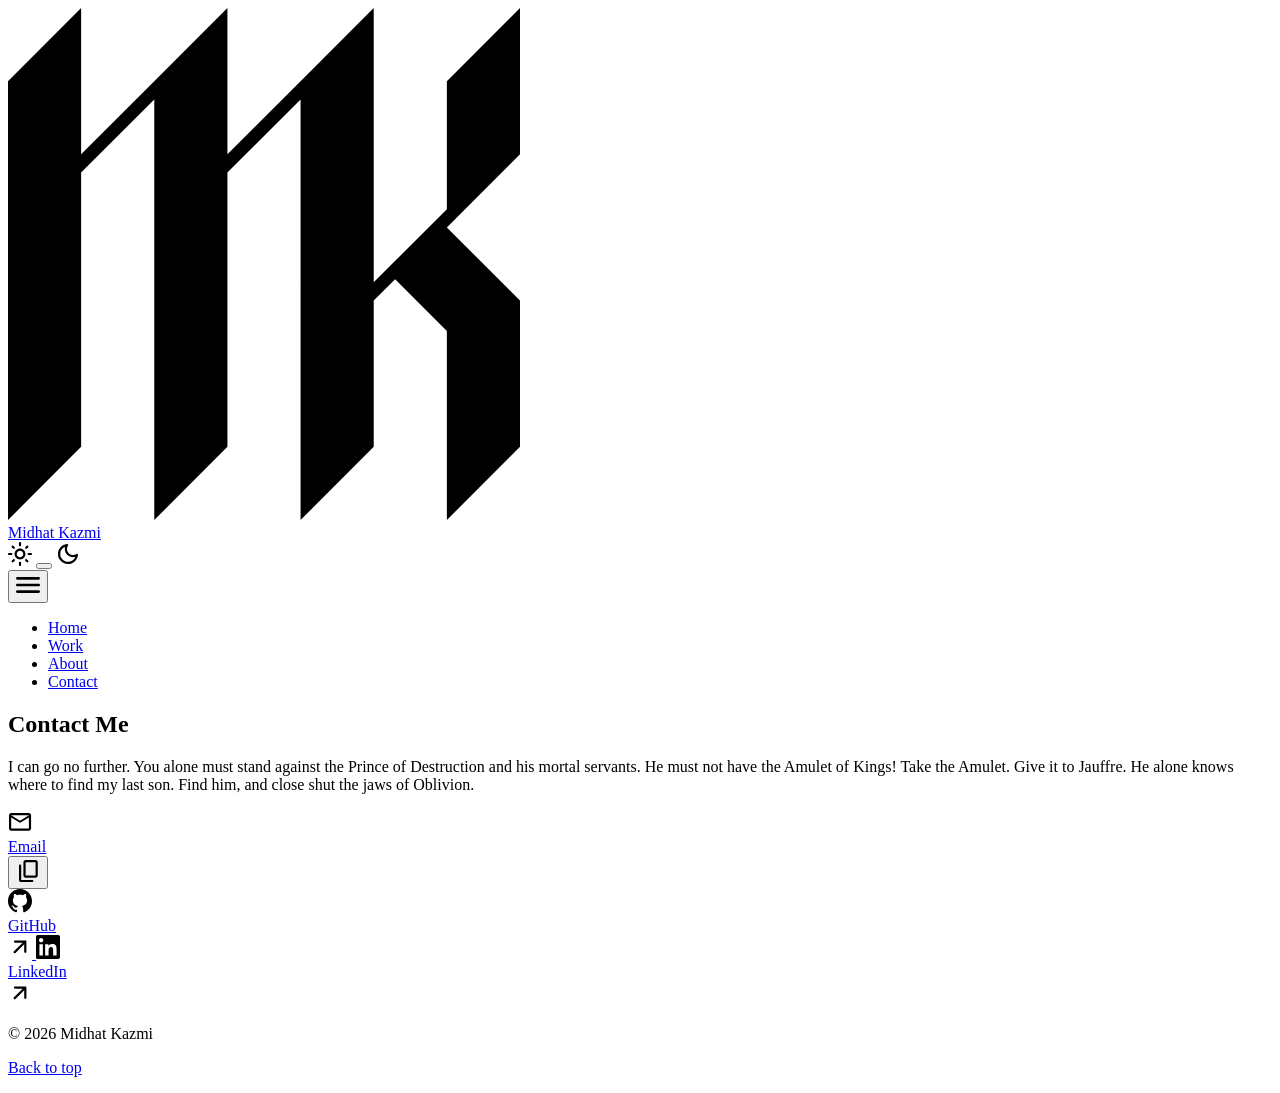
==== contact.html @ 21c857f3 "Add files via upload" ====
<!doctype html>
<html lang="en">
  <head>
    <meta charset="UTF-8" />
    <meta name="viewport" content="width=device-width, initial-scale=1.0" />
    <!-- <meta name="description" content=""> -->
    <!-- <meta name="keywords" content=""> -->
    <link rel="shortcut icon" href="img/favicon.svg" type="image/x-icon" />
    <link rel="stylesheet" href="css/normalize-fwd.css" />
    <link rel="stylesheet" href="css/style.css" />
    <link rel="stylesheet" href="css/dark.css" />
    <link rel="stylesheet" href="css/responsive.css" />
    <link
      href="https://api.fontshare.com/v2/css?f[]=general-sans@200,201,300,301,400,401,500,501,600,601,700,701,1,2&display=swap"
      rel="stylesheet"
    />
    <title>Contact | Midhat Kazmi</title>
  </head>
  <body id="Body" class="dark">
    <header id="Header" class="expanded">
      <div class="header">
        <a href="index.html">
          <svg
            width="512"
            height="512"
            viewBox="0 0 512 512"
            xmlns="http://www.w3.org/2000/svg"
            role="img"
            aria-label="Midhat Kazmi Logo"
          >
            <path
              d="M512 0L438.868 73.1325V201.142L365.717 274.292V0L292.566 73.1325L219.434 146.283V0L146.283 73.1325L73.1325 146.283V0L0 73.1325V512L73.1325 438.868V164.575L146.283 91.4247V512L219.434 438.868V164.575L292.566 91.4247V512L365.717 438.868V292.566L387.137 271.147L438.868 322.877V512L512 438.868V292.566L438.868 219.434L512 146.283V0Z"
            />
          </svg>
          <div>Midhat Kazmi</div>
        </a>
        <div class="toggle">
          <svg
            width="24"
            height="24"
            viewBox="0 0 24 24"
            xmlns="http://www.w3.org/2000/svg"
            role="img"
            aria-label="Sun Icon"
          >
            <path
              d="M14.3182 14.3182C14.9545 13.6818 15.2727 12.9091 15.2727 12C15.2727 11.0909 14.9545 10.3182 14.3182 9.68182C13.6818 9.04545 12.9091 8.72727 12 8.72727C11.0909 8.72727 10.3182 9.04545 9.68182 9.68182C9.04545 10.3182 8.72727 11.0909 8.72727 12C8.72727 12.9091 9.04545 13.6818 9.68182 14.3182C10.3182 14.9545 11.0909 15.2727 12 15.2727C12.9091 15.2727 13.6818 14.9545 14.3182 14.3182ZM8.14091 15.8591C7.07727 14.7955 6.54545 13.5091 6.54545 12C6.54545 10.4909 7.07727 9.20455 8.14091 8.14091C9.20455 7.07727 10.4909 6.54545 12 6.54545C13.5091 6.54545 14.7955 7.07727 15.8591 8.14091C16.9227 9.20455 17.4545 10.4909 17.4545 12C17.4545 13.5091 16.9227 14.7955 15.8591 15.8591C14.7955 16.9227 13.5091 17.4545 12 17.4545C10.4909 17.4545 9.20455 16.9227 8.14091 15.8591ZM1.09091 13.0909C0.781818 13.0909 0.522727 12.9864 0.313636 12.7773C0.104545 12.5682 0 12.3091 0 12C0 11.6909 0.104545 11.4318 0.313636 11.2227C0.522727 11.0136 0.781818 10.9091 1.09091 10.9091H3.27273C3.58182 10.9091 3.84091 11.0136 4.05 11.2227C4.25909 11.4318 4.36364 11.6909 4.36364 12C4.36364 12.3091 4.25909 12.5682 4.05 12.7773C3.84091 12.9864 3.58182 13.0909 3.27273 13.0909H1.09091ZM20.7273 13.0909C20.4182 13.0909 20.1591 12.9864 19.95 12.7773C19.7409 12.5682 19.6364 12.3091 19.6364 12C19.6364 11.6909 19.7409 11.4318 19.95 11.2227C20.1591 11.0136 20.4182 10.9091 20.7273 10.9091H22.9091C23.2182 10.9091 23.4773 11.0136 23.6864 11.2227C23.8955 11.4318 24 11.6909 24 12C24 12.3091 23.8955 12.5682 23.6864 12.7773C23.4773 12.9864 23.2182 13.0909 22.9091 13.0909H20.7273ZM11.2227 4.05C11.0136 3.84091 10.9091 3.58182 10.9091 3.27273V1.09091C10.9091 0.781818 11.0136 0.522727 11.2227 0.313636C11.4318 0.104545 11.6909 0 12 0C12.3091 0 12.5682 0.104545 12.7773 0.313636C12.9864 0.522727 13.0909 0.781818 13.0909 1.09091V3.27273C13.0909 3.58182 12.9864 3.84091 12.7773 4.05C12.5682 4.25909 12.3091 4.36364 12 4.36364C11.6909 4.36364 11.4318 4.25909 11.2227 4.05ZM11.2227 23.6864C11.0136 23.4773 10.9091 23.2182 10.9091 22.9091V20.7273C10.9091 20.4182 11.0136 20.1591 11.2227 19.95C11.4318 19.7409 11.6909 19.6364 12 19.6364C12.3091 19.6364 12.5682 19.7409 12.7773 19.95C12.9864 20.1591 13.0909 20.4182 13.0909 20.7273V22.9091C13.0909 23.2182 12.9864 23.4773 12.7773 23.6864C12.5682 23.8955 12.3091 24 12 24C11.6909 24 11.4318 23.8955 11.2227 23.6864ZM5.07273 6.6L3.9 5.45455C3.68182 5.25455 3.57727 5 3.58636 4.69091C3.59545 4.38182 3.7 4.11818 3.9 3.9C4.11818 3.68182 4.38182 3.57273 4.69091 3.57273C5 3.57273 5.25455 3.68182 5.45455 3.9L6.6 5.07273C6.8 5.29091 6.9 5.54545 6.9 5.83636C6.9 6.12727 6.8 6.38182 6.6 6.6C6.4 6.81818 6.15 6.92273 5.85 6.91364C5.55 6.90455 5.29091 6.8 5.07273 6.6ZM18.5455 20.1L17.4 18.9273C17.2 18.7091 17.1 18.45 17.1 18.15C17.1 17.85 17.2 17.6 17.4 17.4C17.6 17.1818 17.85 17.0773 18.15 17.0864C18.45 17.0955 18.7091 17.2 18.9273 17.4L20.1 18.5455C20.3182 18.7455 20.4227 19 20.4136 19.3091C20.4045 19.6182 20.3 19.8818 20.1 20.1C19.8818 20.3182 19.6182 20.4273 19.3091 20.4273C19 20.4273 18.7455 20.3182 18.5455 20.1ZM17.4 6.6C17.1818 6.4 17.0773 6.15 17.0864 5.85C17.0955 5.55 17.2 5.29091 17.4 5.07273L18.5455 3.9C18.7455 3.68182 19 3.57727 19.3091 3.58636C19.6182 3.59545 19.8818 3.7 20.1 3.9C20.3182 4.11818 20.4273 4.38182 20.4273 4.69091C20.4273 5 20.3182 5.25455 20.1 5.45455L18.9273 6.6C18.7091 6.8 18.4545 6.9 18.1636 6.9C17.8727 6.9 17.6182 6.8 17.4 6.6ZM3.9 20.1C3.68182 19.8818 3.57273 19.6182 3.57273 19.3091C3.57273 19 3.68182 18.7455 3.9 18.5455L5.07273 17.4C5.29091 17.2 5.55 17.1 5.85 17.1C6.15 17.1 6.4 17.2 6.6 17.4C6.81818 17.6 6.92273 17.85 6.91364 18.15C6.90455 18.45 6.8 18.7091 6.6 18.9273L5.45455 20.1C5.25455 20.3182 5 20.4227 4.69091 20.4136C4.38182 20.4045 4.11818 20.3 3.9 20.1Z"
            />
          </svg>
          <button type="button" id="Theme-Button">
            <div class="slider"></div>
          </button>
          <svg
            width="24"
            height="24"
            viewBox="0 0 24 24"
            xmlns="http://www.w3.org/2000/svg"
            role="img"
            aria-label="Moon Icon"
          >
            <path
              d="M12.0204 22C9.21841 22 6.84784 21.0304 4.9087 19.0913C2.96957 17.1522 2 14.7816 2 11.9796C2 9.41882 2.83503 7.1967 4.5051 5.31323C6.17517 3.42976 8.30915 2.3303 10.907 2.01485C11.1483 1.97773 11.3617 2.01021 11.5472 2.11227C11.7328 2.21433 11.8812 2.34886 11.9926 2.51587C12.1039 2.68287 12.1642 2.87771 12.1735 3.10039C12.1828 3.32307 12.1132 3.53646 11.9647 3.74058C11.6493 4.22305 11.4127 4.73335 11.255 5.27148C11.0972 5.80961 11.0184 6.37558 11.0184 6.96938C11.0184 8.63945 11.6029 10.059 12.7719 11.2281C13.941 12.3971 15.3605 12.9816 17.0306 12.9816C17.6059 12.9816 18.1765 12.8981 18.7424 12.7311C19.3084 12.5641 19.8141 12.3322 20.2594 12.0353C20.4635 11.9054 20.6723 11.8451 20.8857 11.8543C21.0991 11.8636 21.2893 11.9146 21.4563 12.0074C21.6419 12.1002 21.7857 12.2394 21.8877 12.4249C21.9898 12.6105 22.0223 12.8332 21.9852 13.093C21.7254 15.6537 20.6352 17.7784 18.7146 19.4671C16.794 21.1557 14.5626 22 12.0204 22ZM12.0204 19.7732C13.6534 19.7732 15.1193 19.3233 16.4183 18.4233C17.7172 17.5233 18.6636 16.3496 19.2574 14.9022C18.8863 14.995 18.5151 15.0692 18.144 15.1249C17.7729 15.1806 17.4017 15.2084 17.0306 15.2084C14.7482 15.2084 12.8044 14.4058 11.1993 12.8007C9.59417 11.1956 8.79161 9.25181 8.79161 6.96938C8.79161 6.59826 8.81945 6.22713 8.87512 5.856C8.93079 5.48488 9.00501 5.11375 9.09779 4.74262C7.6504 5.33643 6.47671 6.2828 5.57673 7.58174C4.67675 8.88068 4.22676 10.3466 4.22676 11.9796C4.22676 14.1321 4.98757 15.9692 6.50919 17.4908C8.0308 19.0124 9.86788 19.7732 12.0204 19.7732Z"
            />
          </svg>
        </div>
      </div>
      <div class="nav">
        <button type="button" id="Navigation-Button">
          <svg
            width="24"
            height="24"
            viewBox="0 0 24 24"
            xmlns="http://www.w3.org/2000/svg"
            role="img"
            aria-label="Navigation Icon"
          >
            <path
              d="M1.33333 20C0.955556 20 0.638889 19.8722 0.383333 19.6167C0.127778 19.3611 0 19.0444 0 18.6667C0 18.2889 0.127778 17.9722 0.383333 17.7167C0.638889 17.4611 0.955556 17.3333 1.33333 17.3333H22.6667C23.0444 17.3333 23.3611 17.4611 23.6167 17.7167C23.8722 17.9722 24 18.2889 24 18.6667C24 19.0444 23.8722 19.3611 23.6167 19.6167C23.3611 19.8722 23.0444 20 22.6667 20H1.33333ZM1.33333 13.3333C0.955556 13.3333 0.638889 13.2056 0.383333 12.95C0.127778 12.6944 0 12.3778 0 12C0 11.6222 0.127778 11.3056 0.383333 11.05C0.638889 10.7944 0.955556 10.6667 1.33333 10.6667H22.6667C23.0444 10.6667 23.3611 10.7944 23.6167 11.05C23.8722 11.3056 24 11.6222 24 12C24 12.3778 23.8722 12.6944 23.6167 12.95C23.3611 13.2056 23.0444 13.3333 22.6667 13.3333H1.33333ZM1.33333 6.66667C0.955556 6.66667 0.638889 6.53889 0.383333 6.28333C0.127778 6.02778 0 5.71111 0 5.33333C0 4.95556 0.127778 4.63889 0.383333 4.38333C0.638889 4.12778 0.955556 4 1.33333 4H22.6667C23.0444 4 23.3611 4.12778 23.6167 4.38333C23.8722 4.63889 24 4.95556 24 5.33333C24 5.71111 23.8722 6.02778 23.6167 6.28333C23.3611 6.53889 23.0444 6.66667 22.6667 6.66667H1.33333Z"
            />
          </svg>
        </button>
        <nav id="Navigation" class="collapsed">
          <ul>
            <li><a href="index.html">Home</a></li>
            <li><a href="index.html#Work">Work</a></li>
            <li><a href="about.html">About</a></li>
            <li><a href="contact.html">Contact</a></li>
          </ul>
        </nav>
      </div>
    </header>
    <main>
      <section class="contact">
        <h1>Contact Me</h1>
        <p>
          I can go no further. You alone must stand against the Prince of
          Destruction and his mortal servants. He must not have the Amulet of
          Kings! Take the Amulet. Give it to Jauffre. He alone knows where to
          find my last son. Find him, and close shut the jaws of Oblivion.
        </p>
        <div class="contact">
          <div class="btn">
            <a href="mailto:midhatkazmi.com@gmail.com">
              <svg
                width="24"
                height="24"
                viewBox="0 0 24 24"
                xmlns="http://www.w3.org/2000/svg"
                role="img"
                aria-label="Email Icon"
              >
                <path
                  d="M3.20841 20.6673C2.6011 20.6673 2.0812 20.4511 1.64872 20.0186C1.21624 19.5861 1 19.0662 1 18.4589V5.20841C1 4.6011 1.21624 4.0812 1.64872 3.64872C2.0812 3.21624 2.6011 3 3.20841 3H20.8757C21.483 3 22.0029 3.21624 22.4354 3.64872C22.8679 4.0812 23.0841 4.6011 23.0841 5.20841V18.4589C23.0841 19.0662 22.8679 19.5861 22.4354 20.0186C22.0029 20.4511 21.483 20.6673 20.8757 20.6673H3.20841ZM20.8757 7.41683L12.6218 12.579C12.5298 12.6342 12.4331 12.6756 12.3319 12.7032C12.2307 12.7308 12.1341 12.7446 12.0421 12.7446C11.9501 12.7446 11.8534 12.7308 11.7522 12.7032C11.651 12.6756 11.5544 12.6342 11.4624 12.579L3.20841 7.41683V18.4589H20.8757V7.41683ZM12.0421 10.7295L20.8757 5.20841H3.20841L12.0421 10.7295ZM3.20841 7.69288V6.06418V6.09178V6.07798V7.69288Z"
                />
              </svg>
              <div>Email</div>
            </a>
            <button type="button" id="Copy-Button">
              <svg
                width="24"
                height="24"
                viewBox="0 0 24 24"
                xmlns="http://www.w3.org/2000/svg"
                role="img"
                aria-label="Copy Icon"
              >
                <path
                  d="M9.62524 18.6673C9.01793 18.6673 8.49803 18.4511 8.06555 18.0186C7.63307 17.5861 7.41683 17.0662 7.41683 16.4589V3.20841C7.41683 2.6011 7.63307 2.0812 8.06555 1.64872C8.49803 1.21624 9.01793 1 9.62524 1H19.5631C20.1704 1 20.6903 1.21624 21.1228 1.64872C21.5553 2.0812 21.7715 2.6011 21.7715 3.20841V16.4589C21.7715 17.0662 21.5553 17.5861 21.1228 18.0186C20.6903 18.4511 20.1704 18.6673 19.5631 18.6673H9.62524ZM9.62524 16.4589H19.5631V3.20841H9.62524V16.4589ZM5.20841 23.0841C4.6011 23.0841 4.0812 22.8679 3.64872 22.4354C3.21624 22.0029 3 21.483 3 20.8757V6.52104C3 6.20818 3.10582 5.94593 3.31746 5.73429C3.5291 5.52265 3.79135 5.41683 4.10421 5.41683C4.41707 5.41683 4.67932 5.52265 4.89096 5.73429C5.10259 5.94593 5.20841 6.20818 5.20841 6.52104V20.8757H16.2505C16.5633 20.8757 16.8256 20.9816 17.0372 21.1932C17.2489 21.4048 17.3547 21.6671 17.3547 21.9799C17.3547 22.2928 17.2489 22.555 17.0372 22.7667C16.8256 22.9783 16.5633 23.0841 16.2505 23.0841H5.20841Z"
                />
              </svg>
            </button>
          </div>
          <a
            class="btn"
            href="https://www.github.com/midhatkazmi/"
            target="_blank"
            rel="noopener noreferrer"
          >
            <svg
              width="24"
              height="24"
              viewBox="0 0 24 24"
              xmlns="http://www.w3.org/2000/svg"
              role="img"
              aria-label="GitHub Logo"
            >
              <path
                d="M10.1484 16.9943C7.05468 16.6192 4.87499 14.3924 4.87499 11.5092C4.87499 10.3372 5.29687 9.07141 6 8.22756C5.69532 7.45403 5.7422 5.81321 6.09375 5.13344C7.03124 5.01624 8.29687 5.50847 9.04687 6.18824C9.93749 5.90697 10.875 5.76633 12.0234 5.76633C13.1719 5.76633 14.1094 5.90697 14.9531 6.16481C15.6797 5.50847 16.9688 5.01624 17.9063 5.13344C18.2344 5.76633 18.2812 7.40715 17.9766 8.20412C18.7266 9.09485 19.125 10.2903 19.125 11.5092C19.125 14.3924 16.9453 16.5723 13.8047 16.9708C14.6016 17.4865 15.1406 18.6116 15.1406 19.9009V22.3387C15.1406 23.0419 15.7266 23.4403 16.4297 23.1591C20.6719 21.5417 24 17.299 24 12.0483C24 5.41471 18.6094 5.84493e-08 11.9766 0C5.34375 -5.84493e-08 5.84425e-08 5.41471 0 12.0483C-4.58451e-08 17.2521 3.30468 21.5651 7.7578 23.1825C8.39062 23.4169 9 22.995 9 22.3621V20.4869C8.67189 20.6275 8.25 20.7213 7.87499 20.7213C6.32811 20.7213 5.41406 19.8774 4.7578 18.3069C4.5 17.674 4.21876 17.299 3.67969 17.2287C3.39845 17.2052 3.30468 17.088 3.30468 16.9474C3.30468 16.6661 3.77344 16.4551 4.2422 16.4551C4.92189 16.4551 5.5078 16.8771 6.11718 17.7443C6.58594 18.4241 7.07811 18.7288 7.66406 18.7288C8.25 18.7288 8.62499 18.5179 9.16406 17.9787C9.56251 17.5802 9.86718 17.2287 10.1484 16.9943Z"
              />
            </svg>
            <div>GitHub</div>
            <svg
              width="24"
              height="24"
              viewBox="0 0 24 24"
              xmlns="http://www.w3.org/2000/svg"
              role="img"
              aria-label="Northeast Arrow"
            >
              <path
                d="M16.2116 9.1993L7.48624 17.9247C7.26502 18.1459 7.00475 18.2565 6.70545 18.2565C6.40614 18.2565 6.14588 18.1459 5.92465 17.9247C5.70343 17.7034 5.59282 17.4432 5.59282 17.1439C5.59282 16.8446 5.70343 16.5843 5.92465 16.3631L14.65 7.63771L6.99824 7.63771C6.68592 7.63771 6.42891 7.53035 6.22721 7.31563C6.0255 7.10092 5.92465 6.8374 5.92465 6.52508C5.93767 6.22578 6.04502 5.96877 6.24673 5.75405C6.44843 5.53933 6.70544 5.43197 7.01776 5.43197L17.3242 5.43197C17.4804 5.43197 17.6203 5.46125 17.7439 5.51981C17.8675 5.57837 17.9814 5.6597 18.0855 5.76381C18.1896 5.86791 18.2709 5.98178 18.3295 6.10541C18.3881 6.22903 18.4173 6.36892 18.4173 6.52508L18.4173 16.8315C18.4173 17.1178 18.31 17.3683 18.0953 17.5831C17.8805 17.7978 17.6235 17.9116 17.3242 17.9247C17.0119 17.9247 16.7484 17.8173 16.5337 17.6026C16.319 17.3879 16.2116 17.1243 16.2116 16.812L16.2116 9.1993Z"
              />
            </svg>
          </a>
          <a
            class="btn"
            href="https://www.linkedin.com/in/midhatkazmi/"
            target="_blank"
            rel="noopener noreferrer"
            role="img"
            aria-label="LinkedIn Logo"
          >
            <svg
              width="24"
              height="24"
              viewBox="0 0 24 24"
              xmlns="http://www.w3.org/2000/svg"
              role="img"
              aria-label="LinkedIn Logo"
            >
              <path
                fill-rule="evenodd"
                d="M22.2617 0H1.80914C0.830857 0 0 0.773714 0 1.72686V22.272C0 23.2263 0.545143 24 1.52343 24H21.976C22.9554 24 24 23.2263 24 22.272V1.72686C24 0.773714 23.2411 0 22.2617 0ZM9.14286 9.14286H12.3737V10.7897H12.4091C12.9017 9.90171 14.3566 9 16.1554 9C19.608 9 20.5714 10.8331 20.5714 14.2286V20.5714H17.1429V14.8537C17.1429 13.3337 16.536 12 15.1166 12C13.3931 12 12.5714 13.1669 12.5714 15.0823V20.5714H9.14286V9.14286ZM3.42857 20.5714H6.85714V9.14286H3.42857V20.5714ZM7.28571 5.14286C7.28571 6.32686 6.32686 7.28571 5.14286 7.28571C3.95886 7.28571 3 6.32686 3 5.14286C3 3.95886 3.95886 3 5.14286 3C6.32686 3 7.28571 3.95886 7.28571 5.14286Z"
              />
            </svg>
            <div>LinkedIn</div>
            <svg
              width="24"
              height="24"
              viewBox="0 0 24 24"
              xmlns="http://www.w3.org/2000/svg"
              role="img"
              aria-label="Northeast Arrow"
            >
              <path
                d="M16.2116 9.1993L7.48624 17.9247C7.26502 18.1459 7.00475 18.2565 6.70545 18.2565C6.40614 18.2565 6.14588 18.1459 5.92465 17.9247C5.70343 17.7034 5.59282 17.4432 5.59282 17.1439C5.59282 16.8446 5.70343 16.5843 5.92465 16.3631L14.65 7.63771L6.99824 7.63771C6.68592 7.63771 6.42891 7.53035 6.22721 7.31563C6.0255 7.10092 5.92465 6.8374 5.92465 6.52508C5.93767 6.22578 6.04502 5.96877 6.24673 5.75405C6.44843 5.53933 6.70544 5.43197 7.01776 5.43197L17.3242 5.43197C17.4804 5.43197 17.6203 5.46125 17.7439 5.51981C17.8675 5.57837 17.9814 5.6597 18.0855 5.76381C18.1896 5.86791 18.2709 5.98178 18.3295 6.10541C18.3881 6.22903 18.4173 6.36892 18.4173 6.52508L18.4173 16.8315C18.4173 17.1178 18.31 17.3683 18.0953 17.5831C17.8805 17.7978 17.6235 17.9116 17.3242 17.9247C17.0119 17.9247 16.7484 17.8173 16.5337 17.6026C16.319 17.3879 16.2116 17.1243 16.2116 16.812L16.2116 9.1993Z"
              />
            </svg>
          </a>
        </div>
      </section>
    </main>
    <footer>
      <p>&copy; <time datetime="" id="Year">2026</time> Midhat Kazmi</p>
      <p>
        <a href="#">Back to top</a>
      </p>
    </footer>
    <script src="js/script.js"></script>
  </body>
</html>
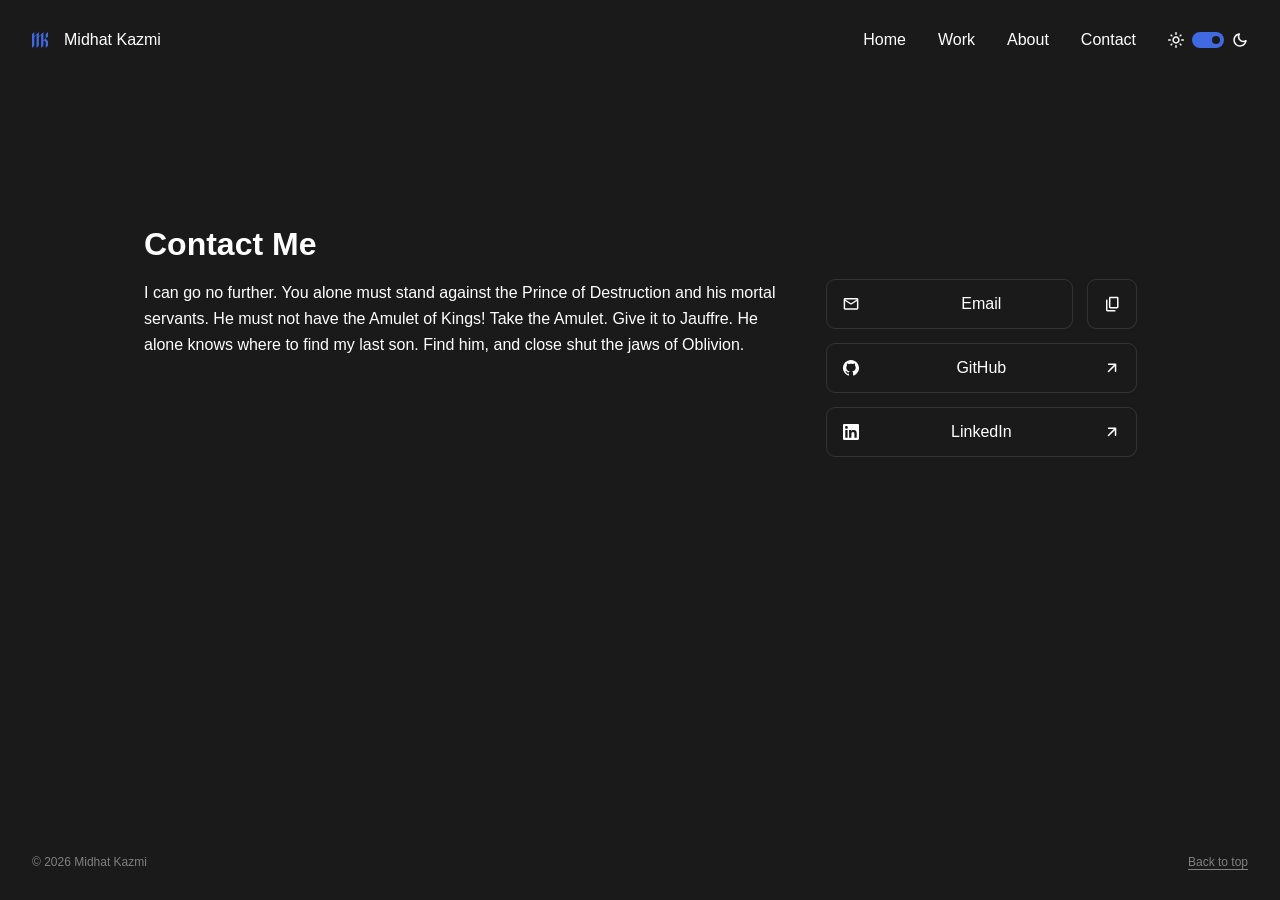
==== commit 9282171b: "Add files via upload" ====
--- a/contact.html
+++ b/contact.html
@@ -92,111 +92,113 @@
     <main>
       <section class="contact">
         <h1>Contact Me</h1>
-        <p>
-          I can go no further. You alone must stand against the Prince of
-          Destruction and his mortal servants. He must not have the Amulet of
-          Kings! Take the Amulet. Give it to Jauffre. He alone knows where to
-          find my last son. Find him, and close shut the jaws of Oblivion.
-        </p>
-        <div class="contact">
-          <div class="btn">
-            <a href="mailto:midhatkazmi.com@gmail.com">
-              <svg
-                width="24"
-                height="24"
-                viewBox="0 0 24 24"
-                xmlns="http://www.w3.org/2000/svg"
-                role="img"
-                aria-label="Email Icon"
-              >
-                <path
-                  d="M3.20841 20.6673C2.6011 20.6673 2.0812 20.4511 1.64872 20.0186C1.21624 19.5861 1 19.0662 1 18.4589V5.20841C1 4.6011 1.21624 4.0812 1.64872 3.64872C2.0812 3.21624 2.6011 3 3.20841 3H20.8757C21.483 3 22.0029 3.21624 22.4354 3.64872C22.8679 4.0812 23.0841 4.6011 23.0841 5.20841V18.4589C23.0841 19.0662 22.8679 19.5861 22.4354 20.0186C22.0029 20.4511 21.483 20.6673 20.8757 20.6673H3.20841ZM20.8757 7.41683L12.6218 12.579C12.5298 12.6342 12.4331 12.6756 12.3319 12.7032C12.2307 12.7308 12.1341 12.7446 12.0421 12.7446C11.9501 12.7446 11.8534 12.7308 11.7522 12.7032C11.651 12.6756 11.5544 12.6342 11.4624 12.579L3.20841 7.41683V18.4589H20.8757V7.41683ZM12.0421 10.7295L20.8757 5.20841H3.20841L12.0421 10.7295ZM3.20841 7.69288V6.06418V6.09178V6.07798V7.69288Z"
-                />
-              </svg>
-              <div>Email</div>
+        <div class="col2">
+          <p>
+            I can go no further. You alone must stand against the Prince of
+            Destruction and his mortal servants. He must not have the Amulet of
+            Kings! Take the Amulet. Give it to Jauffre. He alone knows where to
+            find my last son. Find him, and close shut the jaws of Oblivion.
+          </p>
+          <div class="contact">
+            <div class="btn">
+              <a href="mailto:midhatkazmi.com@gmail.com">
+                <svg
+                  width="24"
+                  height="24"
+                  viewBox="0 0 24 24"
+                  xmlns="http://www.w3.org/2000/svg"
+                  role="img"
+                  aria-label="Email Icon"
+                >
+                  <path
+                    d="M3.20841 20.6673C2.6011 20.6673 2.0812 20.4511 1.64872 20.0186C1.21624 19.5861 1 19.0662 1 18.4589V5.20841C1 4.6011 1.21624 4.0812 1.64872 3.64872C2.0812 3.21624 2.6011 3 3.20841 3H20.8757C21.483 3 22.0029 3.21624 22.4354 3.64872C22.8679 4.0812 23.0841 4.6011 23.0841 5.20841V18.4589C23.0841 19.0662 22.8679 19.5861 22.4354 20.0186C22.0029 20.4511 21.483 20.6673 20.8757 20.6673H3.20841ZM20.8757 7.41683L12.6218 12.579C12.5298 12.6342 12.4331 12.6756 12.3319 12.7032C12.2307 12.7308 12.1341 12.7446 12.0421 12.7446C11.9501 12.7446 11.8534 12.7308 11.7522 12.7032C11.651 12.6756 11.5544 12.6342 11.4624 12.579L3.20841 7.41683V18.4589H20.8757V7.41683ZM12.0421 10.7295L20.8757 5.20841H3.20841L12.0421 10.7295ZM3.20841 7.69288V6.06418V6.09178V6.07798V7.69288Z"
+                  />
+                </svg>
+                <div>Email</div>
+              </a>
+              <button type="button" id="Copy-Button">
+                <svg
+                  width="24"
+                  height="24"
+                  viewBox="0 0 24 24"
+                  xmlns="http://www.w3.org/2000/svg"
+                  role="img"
+                  aria-label="Copy Icon"
+                >
+                  <path
+                    d="M9.62524 18.6673C9.01793 18.6673 8.49803 18.4511 8.06555 18.0186C7.63307 17.5861 7.41683 17.0662 7.41683 16.4589V3.20841C7.41683 2.6011 7.63307 2.0812 8.06555 1.64872C8.49803 1.21624 9.01793 1 9.62524 1H19.5631C20.1704 1 20.6903 1.21624 21.1228 1.64872C21.5553 2.0812 21.7715 2.6011 21.7715 3.20841V16.4589C21.7715 17.0662 21.5553 17.5861 21.1228 18.0186C20.6903 18.4511 20.1704 18.6673 19.5631 18.6673H9.62524ZM9.62524 16.4589H19.5631V3.20841H9.62524V16.4589ZM5.20841 23.0841C4.6011 23.0841 4.0812 22.8679 3.64872 22.4354C3.21624 22.0029 3 21.483 3 20.8757V6.52104C3 6.20818 3.10582 5.94593 3.31746 5.73429C3.5291 5.52265 3.79135 5.41683 4.10421 5.41683C4.41707 5.41683 4.67932 5.52265 4.89096 5.73429C5.10259 5.94593 5.20841 6.20818 5.20841 6.52104V20.8757H16.2505C16.5633 20.8757 16.8256 20.9816 17.0372 21.1932C17.2489 21.4048 17.3547 21.6671 17.3547 21.9799C17.3547 22.2928 17.2489 22.555 17.0372 22.7667C16.8256 22.9783 16.5633 23.0841 16.2505 23.0841H5.20841Z"
+                  />
+                </svg>
+              </button>
+            </div>
+            <a
+              class="btn"
+              href="https://www.github.com/midhatkazmi/"
+              target="_blank"
+              rel="noopener noreferrer"
+            >
+              <svg
+                width="24"
+                height="24"
+                viewBox="0 0 24 24"
+                xmlns="http://www.w3.org/2000/svg"
+                role="img"
+                aria-label="GitHub Logo"
+              >
+                <path
+                  d="M10.1484 16.9943C7.05468 16.6192 4.87499 14.3924 4.87499 11.5092C4.87499 10.3372 5.29687 9.07141 6 8.22756C5.69532 7.45403 5.7422 5.81321 6.09375 5.13344C7.03124 5.01624 8.29687 5.50847 9.04687 6.18824C9.93749 5.90697 10.875 5.76633 12.0234 5.76633C13.1719 5.76633 14.1094 5.90697 14.9531 6.16481C15.6797 5.50847 16.9688 5.01624 17.9063 5.13344C18.2344 5.76633 18.2812 7.40715 17.9766 8.20412C18.7266 9.09485 19.125 10.2903 19.125 11.5092C19.125 14.3924 16.9453 16.5723 13.8047 16.9708C14.6016 17.4865 15.1406 18.6116 15.1406 19.9009V22.3387C15.1406 23.0419 15.7266 23.4403 16.4297 23.1591C20.6719 21.5417 24 17.299 24 12.0483C24 5.41471 18.6094 5.84493e-08 11.9766 0C5.34375 -5.84493e-08 5.84425e-08 5.41471 0 12.0483C-4.58451e-08 17.2521 3.30468 21.5651 7.7578 23.1825C8.39062 23.4169 9 22.995 9 22.3621V20.4869C8.67189 20.6275 8.25 20.7213 7.87499 20.7213C6.32811 20.7213 5.41406 19.8774 4.7578 18.3069C4.5 17.674 4.21876 17.299 3.67969 17.2287C3.39845 17.2052 3.30468 17.088 3.30468 16.9474C3.30468 16.6661 3.77344 16.4551 4.2422 16.4551C4.92189 16.4551 5.5078 16.8771 6.11718 17.7443C6.58594 18.4241 7.07811 18.7288 7.66406 18.7288C8.25 18.7288 8.62499 18.5179 9.16406 17.9787C9.56251 17.5802 9.86718 17.2287 10.1484 16.9943Z"
+                />
+              </svg>
+              <div>GitHub</div>
+              <svg
+                width="24"
+                height="24"
+                viewBox="0 0 24 24"
+                xmlns="http://www.w3.org/2000/svg"
+                role="img"
+                aria-label="Northeast Arrow"
+              >
+                <path
+                  d="M16.2116 9.1993L7.48624 17.9247C7.26502 18.1459 7.00475 18.2565 6.70545 18.2565C6.40614 18.2565 6.14588 18.1459 5.92465 17.9247C5.70343 17.7034 5.59282 17.4432 5.59282 17.1439C5.59282 16.8446 5.70343 16.5843 5.92465 16.3631L14.65 7.63771L6.99824 7.63771C6.68592 7.63771 6.42891 7.53035 6.22721 7.31563C6.0255 7.10092 5.92465 6.8374 5.92465 6.52508C5.93767 6.22578 6.04502 5.96877 6.24673 5.75405C6.44843 5.53933 6.70544 5.43197 7.01776 5.43197L17.3242 5.43197C17.4804 5.43197 17.6203 5.46125 17.7439 5.51981C17.8675 5.57837 17.9814 5.6597 18.0855 5.76381C18.1896 5.86791 18.2709 5.98178 18.3295 6.10541C18.3881 6.22903 18.4173 6.36892 18.4173 6.52508L18.4173 16.8315C18.4173 17.1178 18.31 17.3683 18.0953 17.5831C17.8805 17.7978 17.6235 17.9116 17.3242 17.9247C17.0119 17.9247 16.7484 17.8173 16.5337 17.6026C16.319 17.3879 16.2116 17.1243 16.2116 16.812L16.2116 9.1993Z"
+                />
+              </svg>
             </a>
-            <button type="button" id="Copy-Button">
-              <svg
-                width="24"
-                height="24"
-                viewBox="0 0 24 24"
-                xmlns="http://www.w3.org/2000/svg"
-                role="img"
-                aria-label="Copy Icon"
-              >
-                <path
-                  d="M9.62524 18.6673C9.01793 18.6673 8.49803 18.4511 8.06555 18.0186C7.63307 17.5861 7.41683 17.0662 7.41683 16.4589V3.20841C7.41683 2.6011 7.63307 2.0812 8.06555 1.64872C8.49803 1.21624 9.01793 1 9.62524 1H19.5631C20.1704 1 20.6903 1.21624 21.1228 1.64872C21.5553 2.0812 21.7715 2.6011 21.7715 3.20841V16.4589C21.7715 17.0662 21.5553 17.5861 21.1228 18.0186C20.6903 18.4511 20.1704 18.6673 19.5631 18.6673H9.62524ZM9.62524 16.4589H19.5631V3.20841H9.62524V16.4589ZM5.20841 23.0841C4.6011 23.0841 4.0812 22.8679 3.64872 22.4354C3.21624 22.0029 3 21.483 3 20.8757V6.52104C3 6.20818 3.10582 5.94593 3.31746 5.73429C3.5291 5.52265 3.79135 5.41683 4.10421 5.41683C4.41707 5.41683 4.67932 5.52265 4.89096 5.73429C5.10259 5.94593 5.20841 6.20818 5.20841 6.52104V20.8757H16.2505C16.5633 20.8757 16.8256 20.9816 17.0372 21.1932C17.2489 21.4048 17.3547 21.6671 17.3547 21.9799C17.3547 22.2928 17.2489 22.555 17.0372 22.7667C16.8256 22.9783 16.5633 23.0841 16.2505 23.0841H5.20841Z"
-                />
-              </svg>
-            </button>
-          </div>
-          <a
-            class="btn"
-            href="https://www.github.com/midhatkazmi/"
-            target="_blank"
-            rel="noopener noreferrer"
-          >
-            <svg
-              width="24"
-              height="24"
-              viewBox="0 0 24 24"
-              xmlns="http://www.w3.org/2000/svg"
-              role="img"
-              aria-label="GitHub Logo"
-            >
-              <path
-                d="M10.1484 16.9943C7.05468 16.6192 4.87499 14.3924 4.87499 11.5092C4.87499 10.3372 5.29687 9.07141 6 8.22756C5.69532 7.45403 5.7422 5.81321 6.09375 5.13344C7.03124 5.01624 8.29687 5.50847 9.04687 6.18824C9.93749 5.90697 10.875 5.76633 12.0234 5.76633C13.1719 5.76633 14.1094 5.90697 14.9531 6.16481C15.6797 5.50847 16.9688 5.01624 17.9063 5.13344C18.2344 5.76633 18.2812 7.40715 17.9766 8.20412C18.7266 9.09485 19.125 10.2903 19.125 11.5092C19.125 14.3924 16.9453 16.5723 13.8047 16.9708C14.6016 17.4865 15.1406 18.6116 15.1406 19.9009V22.3387C15.1406 23.0419 15.7266 23.4403 16.4297 23.1591C20.6719 21.5417 24 17.299 24 12.0483C24 5.41471 18.6094 5.84493e-08 11.9766 0C5.34375 -5.84493e-08 5.84425e-08 5.41471 0 12.0483C-4.58451e-08 17.2521 3.30468 21.5651 7.7578 23.1825C8.39062 23.4169 9 22.995 9 22.3621V20.4869C8.67189 20.6275 8.25 20.7213 7.87499 20.7213C6.32811 20.7213 5.41406 19.8774 4.7578 18.3069C4.5 17.674 4.21876 17.299 3.67969 17.2287C3.39845 17.2052 3.30468 17.088 3.30468 16.9474C3.30468 16.6661 3.77344 16.4551 4.2422 16.4551C4.92189 16.4551 5.5078 16.8771 6.11718 17.7443C6.58594 18.4241 7.07811 18.7288 7.66406 18.7288C8.25 18.7288 8.62499 18.5179 9.16406 17.9787C9.56251 17.5802 9.86718 17.2287 10.1484 16.9943Z"
-              />
-            </svg>
-            <div>GitHub</div>
-            <svg
-              width="24"
-              height="24"
-              viewBox="0 0 24 24"
-              xmlns="http://www.w3.org/2000/svg"
-              role="img"
-              aria-label="Northeast Arrow"
-            >
-              <path
-                d="M16.2116 9.1993L7.48624 17.9247C7.26502 18.1459 7.00475 18.2565 6.70545 18.2565C6.40614 18.2565 6.14588 18.1459 5.92465 17.9247C5.70343 17.7034 5.59282 17.4432 5.59282 17.1439C5.59282 16.8446 5.70343 16.5843 5.92465 16.3631L14.65 7.63771L6.99824 7.63771C6.68592 7.63771 6.42891 7.53035 6.22721 7.31563C6.0255 7.10092 5.92465 6.8374 5.92465 6.52508C5.93767 6.22578 6.04502 5.96877 6.24673 5.75405C6.44843 5.53933 6.70544 5.43197 7.01776 5.43197L17.3242 5.43197C17.4804 5.43197 17.6203 5.46125 17.7439 5.51981C17.8675 5.57837 17.9814 5.6597 18.0855 5.76381C18.1896 5.86791 18.2709 5.98178 18.3295 6.10541C18.3881 6.22903 18.4173 6.36892 18.4173 6.52508L18.4173 16.8315C18.4173 17.1178 18.31 17.3683 18.0953 17.5831C17.8805 17.7978 17.6235 17.9116 17.3242 17.9247C17.0119 17.9247 16.7484 17.8173 16.5337 17.6026C16.319 17.3879 16.2116 17.1243 16.2116 16.812L16.2116 9.1993Z"
-              />
-            </svg>
-          </a>
-          <a
-            class="btn"
-            href="https://www.linkedin.com/in/midhatkazmi/"
-            target="_blank"
-            rel="noopener noreferrer"
-            role="img"
-            aria-label="LinkedIn Logo"
-          >
-            <svg
-              width="24"
-              height="24"
-              viewBox="0 0 24 24"
-              xmlns="http://www.w3.org/2000/svg"
+            <a
+              class="btn"
+              href="https://www.linkedin.com/in/midhatkazmi/"
+              target="_blank"
+              rel="noopener noreferrer"
               role="img"
               aria-label="LinkedIn Logo"
             >
-              <path
-                fill-rule="evenodd"
-                d="M22.2617 0H1.80914C0.830857 0 0 0.773714 0 1.72686V22.272C0 23.2263 0.545143 24 1.52343 24H21.976C22.9554 24 24 23.2263 24 22.272V1.72686C24 0.773714 23.2411 0 22.2617 0ZM9.14286 9.14286H12.3737V10.7897H12.4091C12.9017 9.90171 14.3566 9 16.1554 9C19.608 9 20.5714 10.8331 20.5714 14.2286V20.5714H17.1429V14.8537C17.1429 13.3337 16.536 12 15.1166 12C13.3931 12 12.5714 13.1669 12.5714 15.0823V20.5714H9.14286V9.14286ZM3.42857 20.5714H6.85714V9.14286H3.42857V20.5714ZM7.28571 5.14286C7.28571 6.32686 6.32686 7.28571 5.14286 7.28571C3.95886 7.28571 3 6.32686 3 5.14286C3 3.95886 3.95886 3 5.14286 3C6.32686 3 7.28571 3.95886 7.28571 5.14286Z"
-              />
-            </svg>
-            <div>LinkedIn</div>
-            <svg
-              width="24"
-              height="24"
-              viewBox="0 0 24 24"
-              xmlns="http://www.w3.org/2000/svg"
-              role="img"
-              aria-label="Northeast Arrow"
-            >
-              <path
-                d="M16.2116 9.1993L7.48624 17.9247C7.26502 18.1459 7.00475 18.2565 6.70545 18.2565C6.40614 18.2565 6.14588 18.1459 5.92465 17.9247C5.70343 17.7034 5.59282 17.4432 5.59282 17.1439C5.59282 16.8446 5.70343 16.5843 5.92465 16.3631L14.65 7.63771L6.99824 7.63771C6.68592 7.63771 6.42891 7.53035 6.22721 7.31563C6.0255 7.10092 5.92465 6.8374 5.92465 6.52508C5.93767 6.22578 6.04502 5.96877 6.24673 5.75405C6.44843 5.53933 6.70544 5.43197 7.01776 5.43197L17.3242 5.43197C17.4804 5.43197 17.6203 5.46125 17.7439 5.51981C17.8675 5.57837 17.9814 5.6597 18.0855 5.76381C18.1896 5.86791 18.2709 5.98178 18.3295 6.10541C18.3881 6.22903 18.4173 6.36892 18.4173 6.52508L18.4173 16.8315C18.4173 17.1178 18.31 17.3683 18.0953 17.5831C17.8805 17.7978 17.6235 17.9116 17.3242 17.9247C17.0119 17.9247 16.7484 17.8173 16.5337 17.6026C16.319 17.3879 16.2116 17.1243 16.2116 16.812L16.2116 9.1993Z"
-              />
-            </svg>
-          </a>
+              <svg
+                width="24"
+                height="24"
+                viewBox="0 0 24 24"
+                xmlns="http://www.w3.org/2000/svg"
+                role="img"
+                aria-label="LinkedIn Logo"
+              >
+                <path
+                  fill-rule="evenodd"
+                  d="M22.2617 0H1.80914C0.830857 0 0 0.773714 0 1.72686V22.272C0 23.2263 0.545143 24 1.52343 24H21.976C22.9554 24 24 23.2263 24 22.272V1.72686C24 0.773714 23.2411 0 22.2617 0ZM9.14286 9.14286H12.3737V10.7897H12.4091C12.9017 9.90171 14.3566 9 16.1554 9C19.608 9 20.5714 10.8331 20.5714 14.2286V20.5714H17.1429V14.8537C17.1429 13.3337 16.536 12 15.1166 12C13.3931 12 12.5714 13.1669 12.5714 15.0823V20.5714H9.14286V9.14286ZM3.42857 20.5714H6.85714V9.14286H3.42857V20.5714ZM7.28571 5.14286C7.28571 6.32686 6.32686 7.28571 5.14286 7.28571C3.95886 7.28571 3 6.32686 3 5.14286C3 3.95886 3.95886 3 5.14286 3C6.32686 3 7.28571 3.95886 7.28571 5.14286Z"
+                />
+              </svg>
+              <div>LinkedIn</div>
+              <svg
+                width="24"
+                height="24"
+                viewBox="0 0 24 24"
+                xmlns="http://www.w3.org/2000/svg"
+                role="img"
+                aria-label="Northeast Arrow"
+              >
+                <path
+                  d="M16.2116 9.1993L7.48624 17.9247C7.26502 18.1459 7.00475 18.2565 6.70545 18.2565C6.40614 18.2565 6.14588 18.1459 5.92465 17.9247C5.70343 17.7034 5.59282 17.4432 5.59282 17.1439C5.59282 16.8446 5.70343 16.5843 5.92465 16.3631L14.65 7.63771L6.99824 7.63771C6.68592 7.63771 6.42891 7.53035 6.22721 7.31563C6.0255 7.10092 5.92465 6.8374 5.92465 6.52508C5.93767 6.22578 6.04502 5.96877 6.24673 5.75405C6.44843 5.53933 6.70544 5.43197 7.01776 5.43197L17.3242 5.43197C17.4804 5.43197 17.6203 5.46125 17.7439 5.51981C17.8675 5.57837 17.9814 5.6597 18.0855 5.76381C18.1896 5.86791 18.2709 5.98178 18.3295 6.10541C18.3881 6.22903 18.4173 6.36892 18.4173 6.52508L18.4173 16.8315C18.4173 17.1178 18.31 17.3683 18.0953 17.5831C17.8805 17.7978 17.6235 17.9116 17.3242 17.9247C17.0119 17.9247 16.7484 17.8173 16.5337 17.6026C16.319 17.3879 16.2116 17.1243 16.2116 16.812L16.2116 9.1993Z"
+                />
+              </svg>
+            </a>
+          </div>
         </div>
       </section>
     </main>
--- a/css/style.css
+++ b/css/style.css
@@ -0,0 +1,488 @@
+/**
+- BODY
+- HEADER
+- FOOTER
+- MAIN
+- SECTIONS
+  - WORK SECTION
+- HEADINGS
+- PARAGRAPHS
+- HIGHLIGHTS
+- ABBREVIATIONS
+- LINKS
+- BUTTONS
+- FIGURES
+- IMAGES
+- VECTORS
+- CONTACT PAGE
+*/
+* {
+  --header-height: 5rem;
+  --footer-height: var(--header-height);
+
+  --white: white;
+  --contrast-500: gray;
+  --contrast-700: hsl(0, 0%, 70%);
+  --contrast-800: hsl(0, 0%, 80%);
+  --blue: royalblue;
+
+  --heading-height: 1.25;
+  --body-height: 1.625;
+
+  margin: 0;
+  padding: 0;
+
+  fill: currentColor;
+
+  font-family: "General Sans", sans-serif;
+  line-height: 1;
+
+  scroll-behavior: smooth;
+  transition: all 0.25s;
+}
+
+/** BODY */
+body {
+  --base: var(--white);
+  --contrast: black;
+  --contrast-900: hsl(0, 0%, 90%);
+  --accent: var(--blue);
+  --accent-tint: rgba(65, 105, 225, 10%);
+
+  --shadow: 0 0 1rem rgba(0, 0, 0, 20%);
+
+  display: grid;
+  grid-template-rows: auto 1fr auto;
+  min-height: calc(100vh - var(--footer-height));
+  margin-bottom: var(--footer-height);
+}
+
+/** HEADER */
+header a {
+  display: block;
+  padding: 1rem;
+
+  font-weight: 500;
+}
+
+header a:hover,
+header a:focus {
+  background-color: var(--accent-tint);
+  color: var(--accent);
+}
+
+header a:active {
+  background-color: var(--blue);
+  color: var(--white);
+}
+
+header svg {
+  width: auto;
+  height: 1rem;
+}
+
+header a svg {
+  color: var(--blue);
+}
+
+header a:active svg {
+  color: currentColor;
+}
+
+div.header {
+  display: flex;
+  justify-content: space-between;
+  margin: 1rem;
+}
+
+div.header a {
+  display: flex;
+  gap: 1rem;
+}
+
+div.header a:hover,
+div.header a:focus {
+  border-radius: 0.5rem;
+}
+
+div.toggle {
+  display: flex;
+  gap: 0.5rem;
+  margin: 1rem;
+}
+
+div.header button {
+  padding: 0.25rem 1.25rem 0.25rem 0.25rem;
+
+  background-color: var(--contrast-800);
+  border-radius: 0.5rem;
+}
+
+div.header button:hover,
+div.header button:focus {
+  background-color: var(--contrast-700);
+}
+
+div.header button:active {
+  background-color: var(--accent);
+}
+
+div.slider {
+  background-color: var(--base);
+  width: 0.5rem;
+  height: 100%;
+
+  border-radius: 50%;
+}
+
+div.nav {
+  display: flex;
+  flex-direction: column-reverse;
+  gap: 2rem;
+  position: fixed;
+  bottom: 2rem;
+  left: 2rem;
+  right: 2rem;
+
+  z-index: 1;
+}
+
+div.nav button {
+  align-self: center;
+  padding: 1rem;
+
+  background-color: var(--base);
+  color: currentColor;
+  border-radius: 50%;
+  box-shadow: var(--shadow);
+}
+
+div.nav button:hover,
+div.nav button:focus {
+  color: var(--accent);
+  box-shadow: 0 0 0 0.0625rem var(--accent);
+}
+
+div.nav button:active {
+  background-color: var(--blue);
+  color: var(--white);
+}
+
+nav {
+  background-color: var(--base);
+  border-radius: 1rem;
+  box-shadow: var(--shadow);
+
+  text-align: center;
+
+  overflow: hidden;
+}
+
+nav.collapsed {
+  display: none;
+}
+
+header li {
+  display: block;
+}
+
+header li + li {
+  border-top: solid 0.0625rem var(--contrast-900);
+}
+
+/** FOOTER */
+footer {
+  display: flex;
+  justify-content: space-between;
+  margin: 1rem;
+
+  color: var(--contrast-500);
+
+  font-size: 0.75rem;
+}
+
+footer a {
+  border-color: currentColor;
+}
+
+footer a:hover,
+footer a:focus {
+  color: var(--contrast);
+}
+
+/** MAIN */
+main p {
+  line-height: var(--body-height);
+}
+
+main p a {
+  border-color: transparent;
+}
+
+/** SECTIONS */
+section {
+  padding: 1rem;
+}
+
+section.landing {
+  min-height: calc(100vh - var(--header-height));
+}
+
+section.tools {
+  color: var(--accent);
+
+  text-align: center;
+}
+
+section.tools h2 {
+  display: inline-block;
+  padding: 0 1rem;
+
+  background-color: var(--base);
+
+  font-size: 0.75rem;
+  font-weight: 500;
+  text-transform: uppercase;
+  letter-spacing: 10%;
+}
+
+div.tools {
+  display: grid;
+  grid-template-columns: repeat(2, 1fr);
+  align-items: start;
+  margin: -1.375rem 1rem 1rem 1rem;
+  padding: 1rem;
+
+  border: solid 0.0625rem currentColor;
+  border-radius: 1rem;
+
+  font-size: 0.75rem;
+  font-weight: 500;
+}
+
+section.tools figure {
+  display: flex;
+  flex-direction: column;
+  gap: 1rem;
+  margin: 1rem;
+}
+
+section.tools svg {
+  max-width: 4rem;
+  /* width: 100%; */
+  height: auto;
+  margin: auto;
+}
+
+/** WORK SECTION */
+section.work h2 {
+  margin-bottom: 2rem;
+}
+
+section.work a {
+  display: block;
+}
+
+section.work a + a {
+  margin-top: 4rem;
+}
+
+section.work a:active {
+  color: var(--blue);
+}
+
+section.work figure {
+  margin: 1rem -1rem 1rem 1rem;
+
+  border: solid var(--contrast-900);
+  border-width: 0.0625rem 0 0.0625rem 0.0625rem;
+}
+
+a:hover figure,
+a:focus figure {
+  border-color: currentColor;
+}
+
+section.work h3 {
+  margin-bottom: 0.5rem;
+
+  line-height: var(--heading-height);
+}
+
+section.work p {
+  margin-top: 0.5rem;
+}
+
+div.cta {
+  display: flex;
+  gap: 0.5rem;
+  margin: 1rem;
+
+  font-size: 0.75rem;
+  font-weight: 500;
+  text-transform: uppercase;
+  letter-spacing: 10%;
+}
+
+div.text,
+div.text {
+  border-bottom: solid 0.0625rem transparent;
+}
+
+a:hover div.text,
+a:focus div.text {
+  margin-left: 1rem;
+
+  border-color: currentColor;
+}
+
+section.work svg {
+  width: auto;
+  height: 0.75rem;
+}
+
+/** HEADINGS */
+h1 {
+  margin: 1rem;
+
+  font-weight: 600;
+  line-height: var(--heading-height);
+}
+
+h2 {
+  margin: 1rem;
+
+  color: var(--accent);
+
+  font-weight: 600;
+}
+
+h3 {
+  margin: 1rem;
+
+  font-size: 1.25rem;
+  font-weight: 500;
+}
+
+/** PARAGRAPHS */
+p {
+  margin: 1rem;
+}
+
+p a {
+  border-bottom: solid 0.0625rem;
+
+  font-weight: 500;
+}
+
+p a:hover,
+p a:focus {
+  border-color: currentColor;
+}
+
+p a:active {
+  color: var(--blue);
+}
+
+/** HIGHLIGHTS */
+mark {
+  background: none;
+  color: var(--blue);
+}
+
+/** ABBREVIATIONS */
+abbr:focus::after {
+  content: " (" attr(title) ")";
+}
+
+/** LINKS */
+a {
+  color: currentColor;
+
+  text-decoration: none;
+}
+
+/** BUTTONS */
+button {
+  display: block;
+
+  background: none;
+  border: none;
+
+  cursor: pointer;
+}
+
+/** FIGURES */
+figcaption {
+  line-height: var(--body-height);
+}
+
+/** IMAGES */
+img {
+  display: block;
+}
+
+/** VECTORS */
+svg {
+  display: block;
+}
+
+path {
+  display: block;
+}
+
+/** CONTACT PAGE */
+div.contact {
+  font-weight: 500;
+  text-align: center;
+}
+
+div.contact button {
+  color: currentColor;
+}
+
+div.contact a:hover,
+div.contact a:focus,
+div.contact button:hover,
+div.contact button:focus {
+  color: var(--accent);
+  box-shadow: 0 0 0 0.0625rem var(--accent);
+}
+
+div.contact a:active,
+div.contact button:active {
+  background-color: var(--blue);
+  color: var(--white);
+}
+
+div.contact svg {
+  width: auto;
+  height: 1rem;
+}
+
+div.btn,
+a.btn {
+  display: flex;
+  gap: 1rem;
+  margin: 1rem;
+}
+
+div.btn a,
+div.contact button,
+a.btn {
+  padding: 1rem;
+
+  border-radius: 0.5rem;
+  box-shadow: var(--shadow);
+}
+
+div.btn a {
+  display: grid;
+  grid-template-columns: auto 1fr;
+  gap: 3rem;
+  width: 100%;
+}
+
+a.btn {
+  justify-content: space-between;
+}
--- a/css/dark.css
+++ b/css/dark.css
@@ -0,0 +1,45 @@
+/**
+- BODY
+- HEADER
+- CONTACT PAGE
+*/
+
+/** BODY */
+body.dark {
+  --base: hsl(0, 0%, 10%);
+  --contrast: var(--white);
+  --contrast-900: hsl(0, 0%, 20%);
+  --accent: var(--white);
+  --accent-tint: rgba(255, 255, 255, 10%);
+
+  --shadow: 0 0 0 0.0625rem var(--contrast-900);
+
+  background-color: var(--base);
+  color: var(--contrast);
+}
+
+/** HEADER */
+body.dark div.header button {
+  padding: 0.25rem 0.25rem 0.25rem 1.25rem;
+
+  background-color: var(--blue);
+}
+
+body.dark div.header button:hover,
+body.dark div.header button:focus {
+  background-color: var(--accent);
+}
+
+body.dark div.header button:active {
+  background-color: var(--contrast-900);
+}
+
+body.dark div.nav button:active {
+  box-shadow: 0 0 0 0.0625rem var(--blue);
+}
+
+/** CONTACT PAGE */
+body.dark div.contact a:active,
+body.dark div.contact button:active {
+  box-shadow: 0 0 0 0.0625rem var(--blue);
+}
--- a/css/responsive.css
+++ b/css/responsive.css
@@ -0,0 +1,154 @@
+/**
+320px - Mobile S
+375px - Mobile M
+425px - Mobile L
+768px - Tablet
+1024px - Laptop
+1440px - Laptop L
+2560 - 4K
+*/
+
+/** 420px */
+@media screen and (min-width: 26.25em) {
+  div.tools {
+    grid-template-columns: repeat(3, 1fr);
+  }
+}
+
+/*
+- BODY
+- HEADER
+- SECTIONS
+- COLUMNS
+- CONTACT PAGE
+*/
+/** 1024px */
+@media screen and (min-width: 64em) {
+  /* BODY */
+  body {
+    min-height: 100vh;
+    margin: 0;
+  }
+
+  /** HEADER */
+  header {
+    position: sticky;
+    top: 0;
+
+    background-color: var(--base);
+    box-shadow: var(--shadow);
+
+    z-index: 1;
+  }
+
+  header.expanded {
+    margin: 1rem;
+
+    background: none;
+    box-shadow: none;
+  }
+
+  div.header {
+    margin: 0;
+  }
+
+  div.header a:hover,
+  div.header a:focus {
+    border-radius: 0;
+  }
+
+  header.expanded a:hover,
+  header.expanded a:focus {
+    border-radius: 0.5rem;
+  }
+
+  div.nav {
+    position: absolute;
+    top: 0;
+    bottom: auto;
+    left: auto;
+    right: 7rem;
+  }
+
+  div.nav button {
+    display: none;
+  }
+
+  nav {
+    background: none;
+    border-radius: 0;
+    box-shadow: none;
+  }
+
+  nav.collapsed {
+    display: block;
+  }
+
+  header ul {
+    display: flex;
+  }
+
+  header li + li {
+    border: none;
+  }
+
+  /* SECTIONS */
+  section {
+    max-width: 120rem;
+    margin: auto;
+    padding: 8rem;
+  }
+
+  section.landing {
+    min-height: auto;
+  }
+
+  div.tools {
+    grid-template-columns: repeat(6, 1fr);
+  }
+
+  section.work article {
+    display: grid;
+    grid-template-columns: repeat(2, 1fr);
+  }
+
+  section.work figure {
+    margin: 1rem;
+
+    /* border-width: 0.0625rem 0.0625rem 0.0625rem 0; */
+    border-width: 0.0625rem;
+  }
+
+  /* COLUMNS */
+  div.col2 {
+    display: grid;
+    grid-template-columns: repeat(2, 1fr);
+  }
+
+  /* CONTACT PAGE */
+  section.contact h1 {
+    margin-bottom: 0;
+  }
+}
+
+/*
+- COLUMNS
+*/
+/* 1280px */
+@media screen and (min-width: 80em) {
+  /* COLUMNS */
+  div.col2 {
+    grid-template-columns: 2fr 1fr;
+  }
+}
+
+/*
+SECTIONS
+*/
+/* 1921px */
+@media screen and (min-width: 120.0625em) {
+  /* SECTIONS */
+  section.work figure {
+    border-width: 0.0625rem;
+  }
+}
